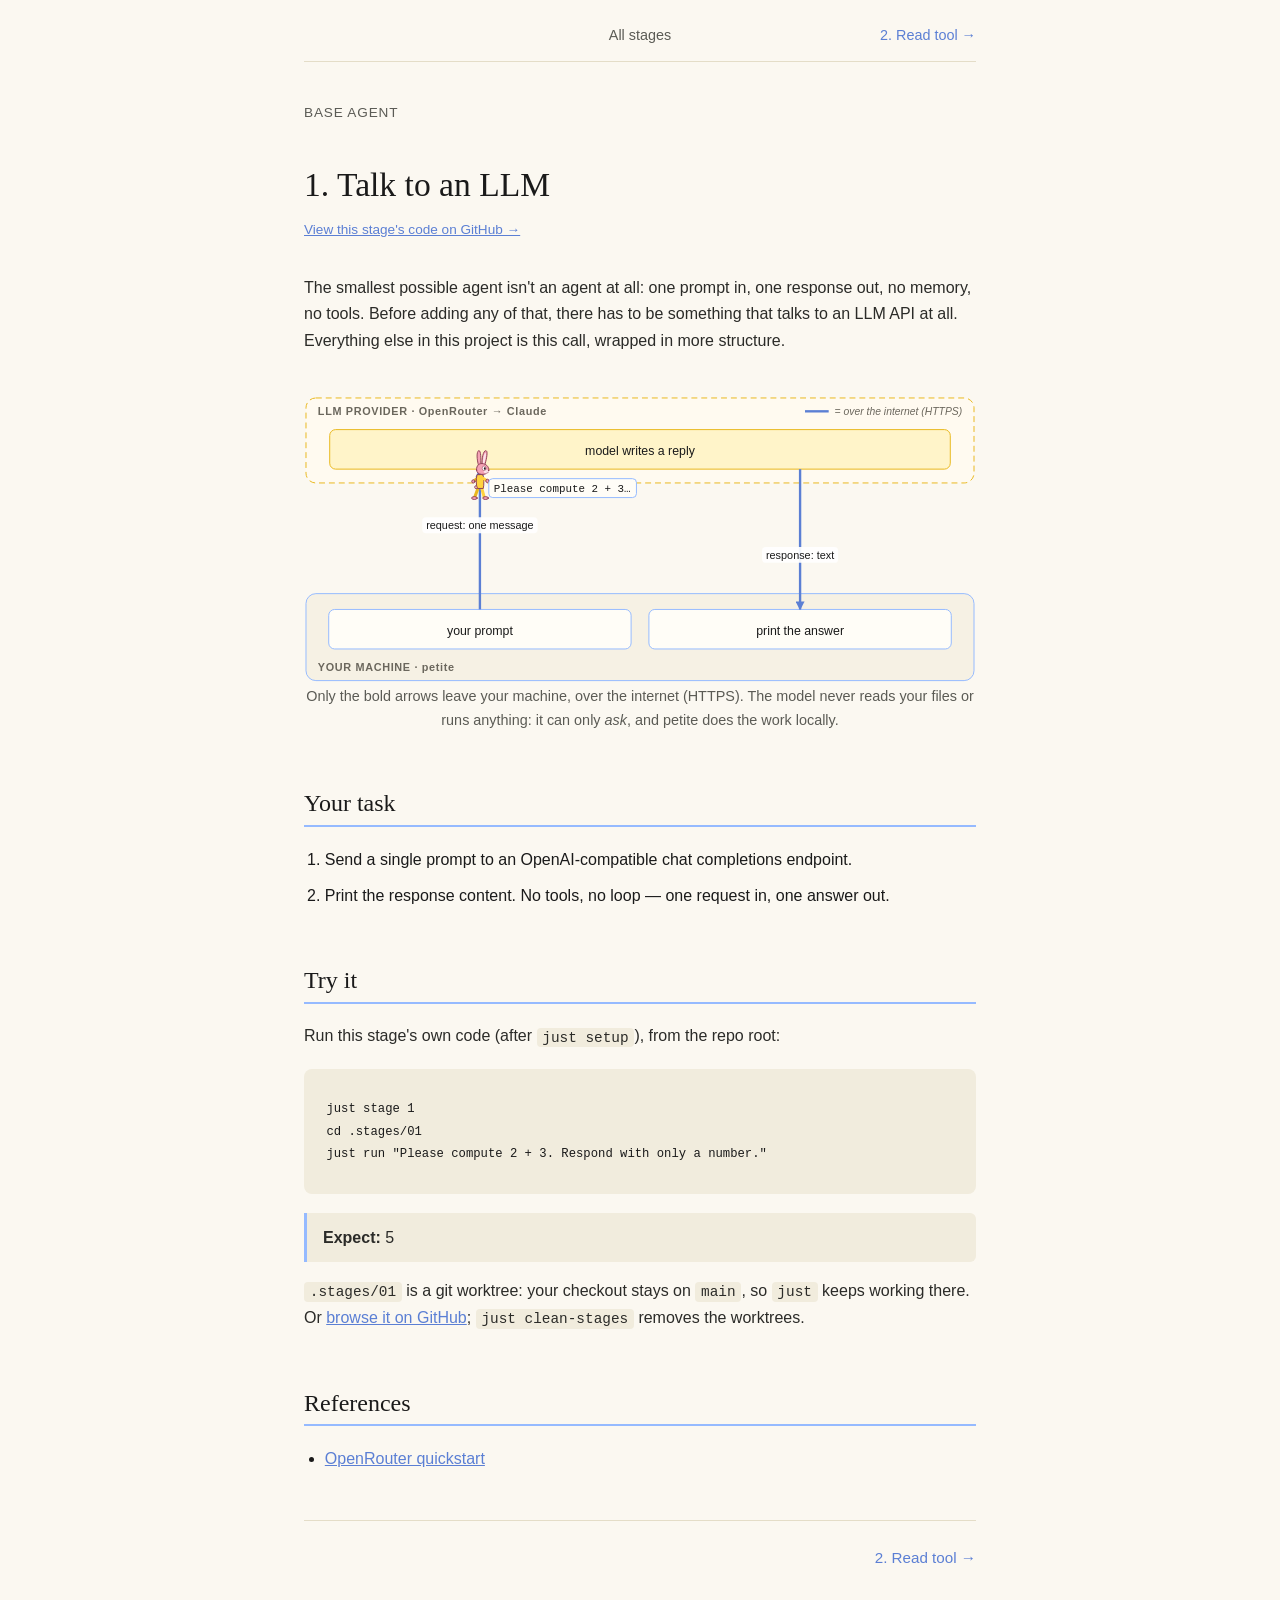
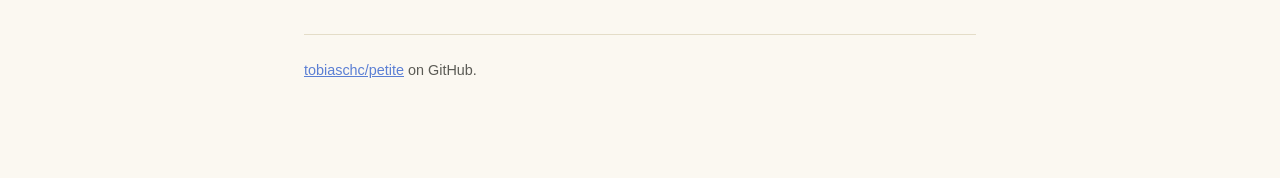
==== docs/stages/01-talk-to-llm.html @ e9dd8d42 "feat: justfile, a didactic multi-page site, and auto-loaded .env - justfile: setup (creates .env), r" ====
<!doctype html>
<html lang="en">
<head>
<meta charset="utf-8">
<meta name="viewport" content="width=device-width, initial-scale=1">
<title>1. Talk to an LLM — petite</title>
<meta name="description" content="The smallest possible agent isn't an agent at all: one prompt in, one response out, no memory, no tools. Before adding any of that, there has to be so">
<link rel="stylesheet" href="../style.css">
<link rel="icon" href="../assets/favicon.svg" type="image/svg+xml">
<link rel="icon" href="../assets/mark.png" type="image/png">
</head>
<body>
<main>
  <nav class="stage-nav-top">
    <span></span>
    <a class="all" href="../index.html">All stages</a>
    <a href="02-read-tool.html"><span class="s">Stage </span>2<span class="t">. Read tool</span> →</a>
  </nav>
  <p class="stage-kicker">Base agent</p>
  <h1 class="page-title">1. Talk to an LLM</h1>
  <a class="code-link" href="https://github.com/tobiaschc/petite/tree/stage-01-talk-to-llm">View this stage's code on GitHub →</a>

  <p>The smallest possible agent isn't an agent at all: one prompt in, one response out, no memory, no tools. Before adding any of that, there has to be something that talks to an LLM API at all. Everything else in this project is this call, wrapped in more structure.</p>
  <div class="diagram"></div>
  <script type="application/json" class="diagram-spec">
{"cols": 2, "llm": [{"id": "M", "label": "model writes a reply"}], "local": [{"id": "U", "label": "your prompt", "col": 0, "row": 0}, {"id": "P", "label": "print the answer", "col": 1, "row": 0}], "edges": [["U", "M", "request: one message"], ["M", "P", "response: text"]]}
  </script>
  <p class="lanes-note">Only the bold arrows leave your machine, over the internet (HTTPS). The model never reads your files or runs anything: it can only <em>ask</em>, and petite does the work locally.</p>
  <script type="application/json" class="rabbit-tour">
    [
      {"edge": "U-M", "carry": "Please compute 2 + 3…"},
      {"edge": "M-P", "carry": "5"}
    ]
  </script>
  <script type="module" src="../diagram.js"></script>
  <script type="module" src="../rabbit.js"></script>

  <h2>Your task</h2>
  <ol class="task-list">
    <li>Send a single prompt to an OpenAI-compatible chat completions endpoint.</li>
    <li>Print the response content. No tools, no loop — one request in, one answer out.</li>
  </ol>

  <h2>Try it</h2>
  <p>Run this stage's own code (after <code>just setup</code>), from the repo root:</p>
  <div class="replicate-steps">
    <pre><code>just stage 1
cd .stages/01
just run "Please compute 2 + 3. Respond with only a number."</code></pre>
  </div>
  <p class="expect"><strong>Expect:</strong> 5</p>
  <p>
    <code>.stages/01</code> is a git worktree: your checkout stays on <code>main</code>, so
    <code>just</code> keeps working there. Or <a href="https://github.com/tobiaschc/petite/tree/stage-01-talk-to-llm">browse it on GitHub</a>;
    <code>just clean-stages</code> removes the worktrees.
  </p>

  <h2>References</h2>
  <ul class="refs-list">
    <li><a href="https://openrouter.ai/docs/quickstart#using-the-openrouter-api">OpenRouter quickstart</a></li>
  </ul>

  <div class="stage-nav">
    <span></span>
    <span class="spacer"></span>
    <a href="02-read-tool.html">2. Read tool →</a>
  </div>

  <footer>
    <a href="https://github.com/tobiaschc/petite">tobiaschc/petite</a> on GitHub.
  </footer>
</main>
</body>
</html>
---- docs/style.css ----
:root {
  --bg: #FBF8F1;
  --ink: #1a1a1a;
  --muted: #5b5b55;
  --accent: #5b7fd4;
  --accent-soft: #95BAFF;
  --rule: #e4ddc8;
  --code-bg: #f1ecdd;
}

* { box-sizing: border-box; }

body {
  margin: 0;
  background: var(--bg);
  color: var(--ink);
  font-family: -apple-system, BlinkMacSystemFont, "Segoe UI", Helvetica, Arial, sans-serif;
  line-height: 1.65;
}

.banner {
  width: 100%;
  display: block;
}

main {
  max-width: 720px;
  margin: 0 auto;
  padding: 0 24px 96px;
}

h1, h2, h3 {
  font-family: Georgia, "Times New Roman", serif;
  font-weight: normal;
  line-height: 1.25;
}

h1 {
  font-size: 2.6rem;
  margin: 2.5rem 0 0.5rem;
}

h1.page-title {
  font-size: 2.1rem;
  margin-top: 2.5rem;
}

.stage-kicker {
  color: var(--muted);
  font-size: 0.85rem;
  text-transform: uppercase;
  letter-spacing: 0.06em;
  margin-top: 2.5rem;
  margin-bottom: 0.3rem;
}

.tagline {
  color: var(--muted);
  font-size: 1.05rem;
  margin-bottom: 2.5rem;
}

.tagline a { color: var(--accent); }

h2 {
  font-size: 1.5rem;
  margin-top: 3.5rem;
  padding-bottom: 0.4rem;
  border-bottom: 2px solid var(--accent-soft);
}

h3 {
  font-size: 1.2rem;
  margin-top: 2.2rem;
  margin-bottom: 0.5rem;
}

h3 a {
  color: var(--ink);
  text-decoration: none;
  border-bottom: 1px solid var(--accent-soft);
}

h3 a:hover { border-bottom-color: var(--accent); }

p {
  margin: 0.9rem 0;
  color: #2b2b28;
}

code {
  background: var(--code-bg);
  padding: 0.12em 0.4em;
  border-radius: 4px;
  font-size: 0.9em;
  font-family: ui-monospace, SFMono-Regular, Menlo, Consolas, monospace;
}

a { color: var(--accent); }

footer {
  margin-top: 4rem;
  padding-top: 1.5rem;
  border-top: 1px solid var(--rule);
  color: var(--muted);
  font-size: 0.9rem;
}

footer a { color: var(--accent); }

.cta-row {
  display: flex;
  gap: 0.8rem;
  flex-wrap: wrap;
  margin: 1.5rem 0 1rem;
}

.cta-row a {
  display: inline-block;
  padding: 0.55rem 1.1rem;
  border-radius: 6px;
  text-decoration: none;
  font-size: 0.95rem;
}

.cta-row a.primary {
  background: var(--ink);
  color: var(--bg);
}

.cta-row a.secondary {
  border: 1px solid var(--rule);
  color: var(--ink);
}

.intro-section {
  padding-bottom: 1rem;
  border-bottom: 1px solid var(--rule);
  margin-bottom: 1rem;
}

.replicate-steps {
  background: var(--code-bg);
  border-radius: 8px;
  padding: 1.2rem 1.4rem;
  margin: 1.2rem 0;
}

.replicate-steps pre {
  margin: 0.6rem 0;
  overflow-x: auto;
  font-size: 0.85rem;
}

.replicate-steps pre code {
  background: none;
  padding: 0;
}

.mermaid {
  margin: 1.2rem 0;
  display: flex;
  justify-content: center;
}

/* Stage index list (on the home page) */
.stage-list {
  list-style: none;
  margin: 1rem 0 0;
  padding: 0;
}

.stage-list li {
  padding: 0.5rem 0;
  border-bottom: 1px solid var(--rule);
  display: flex;
  gap: 0.8rem;
  align-items: baseline;
}

.stage-list .n {
  color: var(--muted);
  font-variant-numeric: tabular-nums;
  width: 1.6rem;
  flex-shrink: 0;
}

.stage-list a {
  color: var(--ink);
  text-decoration: none;
  font-size: 1.02rem;
}

.stage-list a:hover { color: var(--accent); }

/* Prev/next nav on a stage page */
.stage-nav {
  display: flex;
  justify-content: space-between;
  margin-top: 3rem;
  padding-top: 1.5rem;
  border-top: 1px solid var(--rule);
  font-size: 0.95rem;
}

.stage-nav a {
  text-decoration: none;
  color: var(--accent);
}

.stage-nav .spacer { flex: 1; }

/* Prev / all / next at the top of a stage page */
.stage-nav-top {
  display: grid;
  grid-template-columns: 1fr auto 1fr;
  align-items: baseline;
  gap: 1rem;
  margin: 1.5rem 0 0;
  padding-bottom: 0.8rem;
  border-bottom: 1px solid var(--rule);
  font-size: 0.9rem;
}

.stage-nav-top a {
  color: var(--accent);
  text-decoration: none;
}

.stage-nav-top a:hover { text-decoration: underline; }

.stage-nav-top .all { color: var(--muted); }

.stage-nav-top > :last-child { text-align: right; }

.stage-nav-top .s { display: none; }

@media (max-width: 520px) {
  /* phones: "← Stage 6 · All stages · Stage 8 →" instead of full titles */
  .stage-nav-top .t { display: none; }
  .stage-nav-top .s { display: inline; }
}

.back-link {
  display: inline-block;
  margin-bottom: 1rem;
  font-size: 0.9rem;
  color: var(--muted);
  text-decoration: none;
}

.back-link:hover { color: var(--accent); }

.code-link {
  display: inline-block;
  margin: 0.3rem 0 1.2rem;
  font-size: 0.85rem;
}

.task-list {
  margin: 0.8rem 0;
  padding-left: 1.3rem;
}

.task-list li {
  margin: 0.6rem 0;
}

.task-list code {
  font-size: 0.85em;
}

p.expect {
  background: var(--code-bg);
  border-left: 3px solid var(--accent-soft);
  padding: 0.7rem 1rem;
  border-radius: 0 6px 6px 0;
  margin: 1rem 0;
}

.refs-list {
  margin: 0.8rem 0;
  padding-left: 1.3rem;
}

.refs-list li {
  margin: 0.3rem 0;
}

/* The rabbit that walks the diagrams (rabbit.js) */
.diagram:has(svg .rabbit),
.mermaid:has(svg .rabbit) {
  cursor: pointer;
  padding-top: 28px; /* room for the rabbit's ears on the top row */
}

.lanes-note {
  font-size: 0.9rem;
  color: var(--muted);
  text-align: center;
  margin-top: -0.4rem;
}
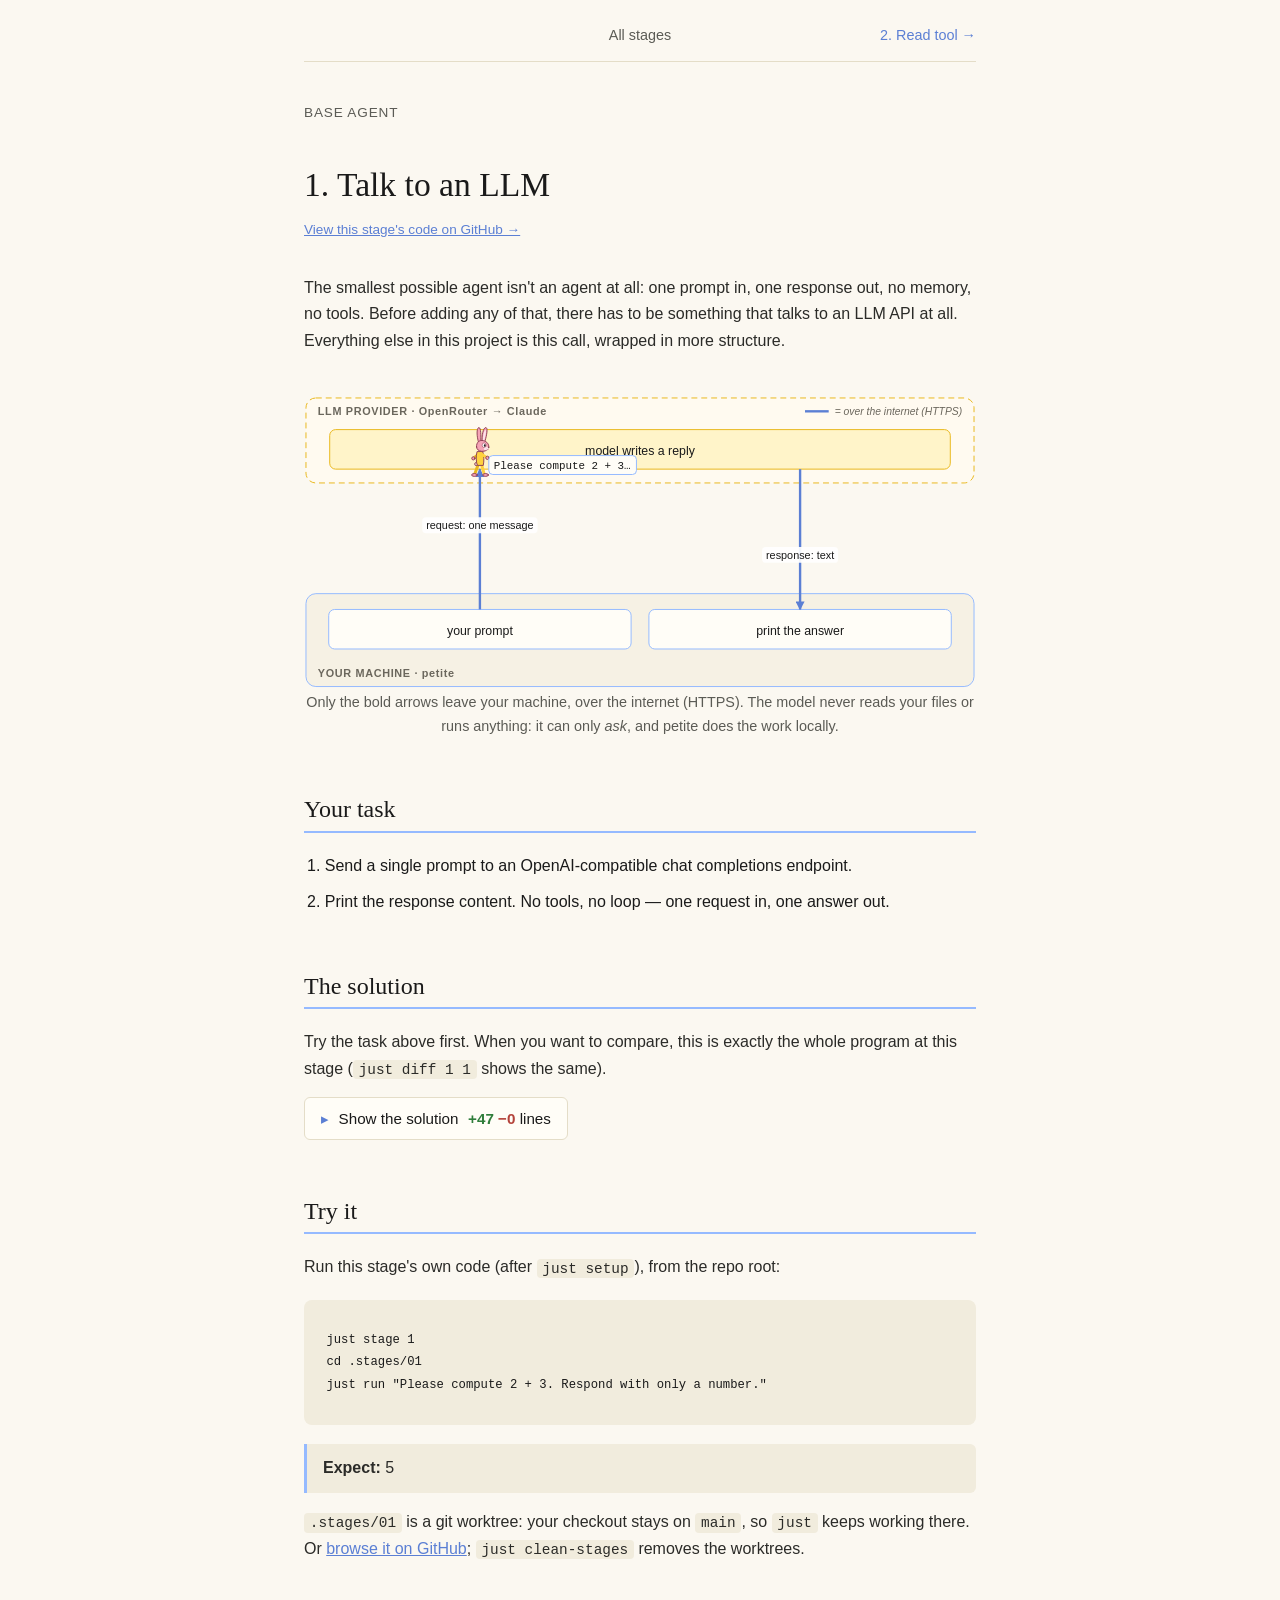
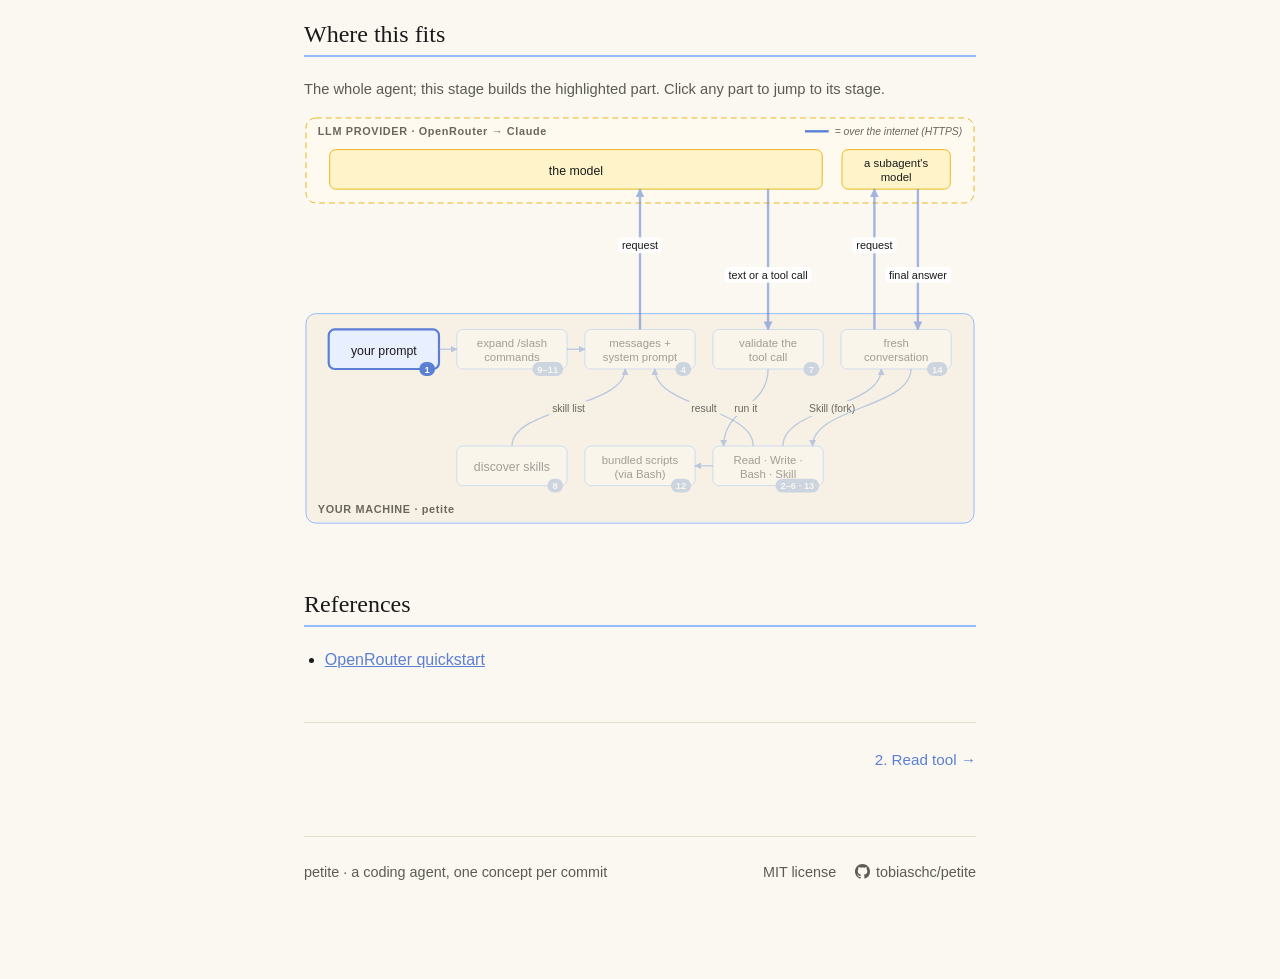
==== commit f8b6bf52: "docs(site): show each stage's diff, a recorded session, and a system map - scripts/build_docs.py (ju" ====
--- a/docs/stages/01-talk-to-llm.html
+++ b/docs/stages/01-talk-to-llm.html
@@ -41,6 +41,14 @@
     <li>Print the response content. No tools, no loop — one request in, one answer out.</li>
   </ol>
 
+  <!-- generated:diff -->
+  <h2>The solution</h2>
+  <p class="diff-intro">Try the task above first. When you want to compare, this is exactly the whole program at this stage (<code>just diff 1 1</code> shows the same).</p>
+  <details class="solution"><summary><span class="show">Show the solution</span><span class="hide">Hide the solution</span> <span class="d-stat"><span class="d-plus">+47</span> <span class="d-minus">−0</span> lines</span></summary>
+  <details class="diff" open><summary><code>main.py</code><span class="d-stat"><span class="d-plus">+47</span> <span class="d-minus">−0</span></span></summary><pre class="diff-body"><span class="d-hunk">⋯ </span><span class="d-add">&quot;&quot;&quot;</span><span class="d-add">Stage 1: Talk to an LLM</span><span class="d-add"> </span><span class="d-add">The smallest possible version of an AI coding assistant: take a prompt</span><span class="d-add">from the command line, send it to an LLM, print the response.</span><span class="d-add"> </span><span class="d-add">No tools yet. No loop. Just a single request/response round trip, using</span><span class="d-add">the OpenAI SDK pointed at OpenRouter (any OpenAI-compatible API works the</span><span class="d-add">same way).</span><span class="d-add">&quot;&quot;&quot;</span><span class="d-add"> </span><span class="d-add">import argparse</span><span class="d-add">import os</span><span class="d-add">import sys</span><span class="d-add"> </span><span class="d-add">from openai import OpenAI</span><span class="d-add"> </span><span class="d-add">API_KEY = os.getenv(&quot;OPENROUTER_API_KEY&quot;)</span><span class="d-add">BASE_URL = os.getenv(&quot;OPENROUTER_BASE_URL&quot;, &quot;https://openrouter.ai/api/v1&quot;)</span><span class="d-add">MODEL = os.getenv(&quot;MODEL&quot;, &quot;anthropic/claude-haiku-4.5&quot;)</span><span class="d-add"> </span><span class="d-add"> </span><span class="d-add">def main():</span><span class="d-add">    parser = argparse.ArgumentParser(description=&quot;petite-harness: a tiny AI coding assistant&quot;)</span><span class="d-add">    parser.add_argument(&quot;-p&quot;, &quot;--prompt&quot;, required=True, help=&quot;the task to ask the model&quot;)</span><span class="d-add">    args = parser.parse_args()</span><span class="d-add"> </span><span class="d-add">    if not API_KEY:</span><span class="d-add">        raise RuntimeError(&quot;OPENROUTER_API_KEY is not set&quot;)</span><span class="d-add"> </span><span class="d-add">    client = OpenAI(api_key=API_KEY, base_url=BASE_URL)</span><span class="d-add"> </span><span class="d-add">    print(f&quot;[main] sending prompt to {MODEL}&quot;, file=sys.stderr)</span><span class="d-add"> </span><span class="d-add">    response = client.chat.completions.create(</span><span class="d-add">        model=MODEL,</span><span class="d-add">        messages=[{&quot;role&quot;: &quot;user&quot;, &quot;content&quot;: args.prompt}],</span><span class="d-add">    )</span><span class="d-add"> </span><span class="d-add">    if not response.choices:</span><span class="d-add">        raise RuntimeError(&quot;no choices in response&quot;)</span><span class="d-add"> </span><span class="d-add">    print(response.choices[0].message.content)</span><span class="d-add"> </span><span class="d-add"> </span><span class="d-add">if __name__ == &quot;__main__&quot;:</span><span class="d-add">    main()</span></pre></details>
+  </details>
+  <!-- /generated:diff -->
+
   <h2>Try it</h2>
   <p>Run this stage's own code (after <code>just setup</code>), from the repo root:</p>
   <div class="replicate-steps">
@@ -55,6 +63,15 @@
     <code>just clean-stages</code> removes the worktrees.
   </p>
 
+  <!-- generated:map -->
+  <h2>Where this fits</h2>
+  <p class="map-intro">The whole agent; this stage builds the highlighted part. Click any part to jump to its stage.</p>
+  <div class="diagram map"></div>
+  <script type="application/json" class="diagram-spec">
+{"cols": 5, "rowGap": 118, "llm": [{"id": "M", "label": "the model", "span": [0, 3]}, {"id": "M2", "label": "a subagent's model", "span": [4, 4]}], "local": [{"id": "P", "label": "your prompt", "col": 0, "row": 0, "badge": "1", "href": "01-talk-to-llm.html"}, {"id": "Slash", "label": "expand /slash commands", "col": 1, "row": 0, "badge": "9–11", "href": "09-slash-commands.html"}, {"id": "Msgs", "label": "messages + system prompt", "col": 2, "row": 0, "badge": "4", "href": "04-agent-loop.html"}, {"id": "Val", "label": "validate the tool call", "col": 3, "row": 0, "badge": "7", "href": "07-pydantic-tools.html"}, {"id": "Fork", "label": "fresh conversation", "col": 4, "row": 0, "badge": "14", "href": "14-subagents.html"}, {"id": "Disc", "label": "discover skills", "col": 1, "row": 1, "badge": "8", "href": "08-skills-level1.html"}, {"id": "Scripts", "label": "bundled scripts (via Bash)", "col": 2, "row": 1, "badge": "12", "href": "12-bundled-scripts.html"}, {"id": "Tools", "label": "Read · Write · Bash · Skill", "col": 3, "row": 1, "badge": "2–6 · 13", "href": "02-read-tool.html"}], "edges": [["P", "Slash"], ["Slash", "Msgs"], ["Disc", "Msgs", "skill list"], ["Msgs", "M", "request"], ["M", "Val", "text or a tool call"], ["Val", "Tools", "run it"], ["Tools", "Msgs", "result"], ["Tools", "Scripts"], ["Tools", "Fork", "Skill (fork)"], ["Fork", "M2", "request"], ["M2", "Fork", "final answer"], ["Fork", "Tools"]], "highlight": ["P"]}
+  </script>
+  <!-- /generated:map -->
+
   <h2>References</h2>
   <ul class="refs-list">
     <li><a href="https://openrouter.ai/docs/quickstart#using-the-openrouter-api">OpenRouter quickstart</a></li>
@@ -66,8 +83,12 @@
     <a href="02-read-tool.html">2. Read tool →</a>
   </div>
 
-  <footer>
-    <a href="https://github.com/tobiaschc/petite">tobiaschc/petite</a> on GitHub.
+  <footer class="site-footer">
+    <span><a href="../">petite</a> · a coding agent, one concept per commit</span>
+    <span class="footer-links">
+      <a href="https://github.com/tobiaschc/petite/blob/main/LICENSE">MIT license</a>
+      <a class="gh" href="https://github.com/tobiaschc/petite"><svg viewBox="0 0 16 16" width="15" height="15" aria-hidden="true" fill="currentColor"><path d="M8 0C3.58 0 0 3.58 0 8c0 3.54 2.29 6.53 5.47 7.59.4.07.55-.17.55-.38 0-.19-.01-.82-.01-1.49-2.01.37-2.53-.49-2.69-.94-.09-.23-.48-.94-.82-1.13-.28-.15-.68-.52-.01-.53.63-.01 1.08.58 1.23.82.72 1.21 1.87.87 2.33.66.07-.52.28-.87.51-1.07-1.78-.2-3.64-.89-3.64-3.95 0-.87.31-1.59.82-2.15-.08-.2-.36-1.02.08-2.12 0 0 .67-.21 2.2.82.64-.18 1.32-.27 2-.27.68 0 1.36.09 2 .27 1.53-1.04 2.2-.82 2.2-.82.44 1.1.16 1.92.08 2.12.51.56.82 1.27.82 2.15 0 3.07-1.87 3.75-3.65 3.95.29.25.54.73.54 1.48 0 1.07-.01 1.93-.01 2.2 0 .21.15.46.55.38A8.013 8.013 0 0016 8c0-4.42-3.58-8-8-8z"/></svg> tobiaschc/petite</a>
+    </span>
   </footer>
 </main>
 </body>
--- a/docs/style.css
+++ b/docs/style.css
@@ -300,3 +300,237 @@
   text-align: center;
   margin-top: -0.4rem;
 }
+
+/* Landing: the recorded session */
+.hero-stat {
+  font-size: 1.15rem;
+  margin: 1.6rem 0 0.8rem;
+}
+
+.hero-stat .loc { font-weight: 700; }
+
+.terminal {
+  background: #1f2126;
+  border-radius: 10px;
+  box-shadow: 0 8px 24px rgba(31, 33, 38, 0.18);
+  overflow: hidden;
+}
+
+.terminal .t-bar {
+  display: flex;
+  gap: 6px;
+  padding: 10px 12px;
+  background: #2a2d33;
+}
+
+.terminal .t-bar span {
+  width: 11px;
+  height: 11px;
+  border-radius: 50%;
+  background: #4a4e57;
+}
+
+.terminal pre {
+  margin: 0;
+  padding: 14px 16px 16px;
+  height: 22rem;
+  overflow: auto;
+  font-family: ui-monospace, SFMono-Regular, Menlo, Consolas, monospace;
+  font-size: 0.78rem;
+  line-height: 1.55;
+  color: #e9e6df;
+  white-space: pre-wrap;
+  word-break: break-word;
+}
+
+.terminal .t-first, .terminal .t-line { display: block; }
+.terminal .t-line[hidden] { display: none; }
+.terminal .t-prompt { color: #ffd23f; }
+.terminal .t-log { color: #9aa3b2; }
+.terminal .t-model { color: #ffd23f; }
+.terminal .t-tool { color: #95BAFF; }
+.terminal.typing .t-cmd::after {
+  content: "▋";
+  color: #ffd23f;
+  animation: blink 1s steps(1) infinite;
+}
+
+@keyframes blink { 50% { opacity: 0; } }
+
+.t-caption {
+  font-size: 0.88rem;
+  color: var(--muted);
+}
+
+/* Stage pages: the diff */
+.diff-intro .d-plus, .d-stat .d-plus { color: #2f7d3b; font-weight: 600; }
+.diff-intro .d-minus, .d-stat .d-minus { color: #b4433b; font-weight: 600; }
+
+details.diff {
+  margin: 0.8rem 0;
+  border: 1px solid var(--rule);
+  border-radius: 8px;
+  background: #fffdf7;
+  overflow: hidden;
+}
+
+details.diff summary {
+  cursor: pointer;
+  padding: 0.5rem 0.8rem;
+  display: flex;
+  justify-content: space-between;
+  gap: 1rem;
+  background: var(--code-bg);
+  font-size: 0.9rem;
+}
+
+details.diff summary code { background: none; padding: 0; }
+
+.diff-body {
+  margin: 0;
+  max-height: 30rem;
+  overflow: auto;
+  font-family: ui-monospace, SFMono-Regular, Menlo, Consolas, monospace;
+  font-size: 0.76rem;
+  line-height: 1.5;
+}
+
+.diff-body span {
+  display: block;
+  padding: 0 0.8rem 0 1.6rem;
+  white-space: pre;
+  position: relative;
+}
+
+.diff-body .d-add { background: #e6f4e3; }
+.diff-body .d-add::before { content: "+"; position: absolute; left: 0.6rem; color: #2f7d3b; }
+.diff-body .d-del { background: #fbe7e4; }
+.diff-body .d-del::before { content: "−"; position: absolute; left: 0.6rem; color: #b4433b; }
+.diff-body .d-hunk { color: var(--muted); background: #f3eee1; font-style: italic; }
+
+.map-intro { font-size: 0.92rem; color: var(--muted); }
+.diagram.map svg a:hover rect { stroke: var(--accent); stroke-width: 2.4; }
+
+/* Phones: keep diagrams legible; swipe sideways instead of shrinking the text */
+.diagram { overflow-x: auto; }
+@media (max-width: 600px) {
+  .diagram svg { min-width: 560px; }
+  .diagram.map svg { min-width: 640px; }
+}
+
+/* "Show the solution": the stage's diff stays folded until asked for */
+details.solution > summary {
+  display: inline-flex;
+  align-items: center;
+  gap: 0.6rem;
+  cursor: pointer;
+  list-style: none;
+  padding: 0.5rem 1rem;
+  border: 1px solid var(--rule);
+  border-radius: 6px;
+  background: #fffdf7;
+  font-size: 0.95rem;
+}
+
+details.solution > summary::-webkit-details-marker { display: none; }
+details.solution > summary::before { content: "▸"; color: var(--accent); }
+details.solution[open] > summary::before { content: "▾"; }
+details.solution > summary .hide,
+details.solution[open] > summary .show { display: none; }
+details.solution[open] > summary .hide { display: inline; }
+details.solution > summary:hover { border-color: var(--accent-soft); }
+details.solution[open] > summary { margin-bottom: 0.4rem; }
+
+/* Landing: top bar, compact banner, one headline */
+.topbar {
+  position: sticky;
+  top: 0;
+  z-index: 10;
+  display: flex;
+  justify-content: space-between;
+  align-items: center;
+  max-width: 720px;
+  margin: 0 auto;
+  padding: 0.7rem 24px;
+  background: rgba(251, 248, 241, 0.92);
+  backdrop-filter: blur(6px);
+  border-bottom: 1px solid var(--rule);
+  font-size: 0.92rem;
+}
+
+.topbar a { color: var(--ink); text-decoration: none; }
+.topbar a:hover { color: var(--accent); }
+.topbar .brand { display: inline-flex; align-items: center; gap: 0.45rem; font-family: Georgia, serif; font-size: 1.05rem; }
+.topbar-links { display: flex; gap: 1.2rem; }
+
+main > .banner {
+  width: 100%;
+  max-width: 720px;
+  margin: 1.2rem auto 0;
+  border-radius: 10px;
+}
+
+h1.hero {
+  font-size: 2.5rem;
+  line-height: 1.15;
+  margin: 1.6rem 0 0.8rem;
+}
+
+h1.hero .mark {
+  background: linear-gradient(transparent 58%, #ffd23f 58%, #ffd23f 92%, transparent 92%);
+  padding: 0 0.1em;
+}
+
+main > .hero-stat { font-size: 1.08rem; margin: 0 0 1.2rem; color: #2b2b28; }
+main > .cta-row { margin: 0 0 2rem; }
+.t-intro { color: var(--muted); font-size: 0.92rem; margin-bottom: 0.6rem; }
+
+@media (max-width: 520px) {
+  h1.hero { font-size: 1.9rem; }
+  .topbar-links { gap: 0.9rem; }
+}
+
+h2[id] { scroll-margin-top: 4rem; } /* clear the sticky top bar when jumping to a section */
+
+.topbar-links { align-items: center; }
+.topbar .gh { display: inline-flex; }
+.cta-row a.gh-btn { display: inline-flex; align-items: center; gap: 0.45rem; }
+
+footer.site-footer {
+  display: flex;
+  flex-wrap: wrap;
+  justify-content: space-between;
+  gap: 0.6rem 1.2rem;
+}
+
+.site-footer a { color: var(--muted); text-decoration: none; }
+.site-footer a:hover { color: var(--accent); }
+.site-footer .footer-links { display: flex; gap: 1.2rem; align-items: center; }
+.site-footer .gh { display: inline-flex; align-items: center; gap: 0.35rem; }
+.site-footer .gh svg { display: block; margin-top: -2px; }
+
+/* Landing: who it's for / what you'll learn */
+.who {
+  display: grid;
+  grid-template-columns: repeat(3, 1fr);
+  gap: 0.9rem;
+  margin: 1rem 0 1.6rem;
+}
+
+.who > div {
+  background: #fffdf7;
+  border: 1px solid var(--rule);
+  border-radius: 8px;
+  padding: 0.9rem 1rem;
+}
+
+.who strong { font-family: Georgia, serif; font-weight: normal; font-size: 1.05rem; }
+.who p { margin: 0.4rem 0 0; font-size: 0.92rem; color: var(--muted); }
+.learn-title { margin-top: 1.4rem; }
+.learn { padding-left: 1.2rem; margin: 0.4rem 0; }
+.learn li { margin: 0.35rem 0; }
+.prereq { font-size: 0.92rem; color: var(--muted); }
+
+@media (max-width: 600px) {
+  .who { grid-template-columns: 1fr; }
+}
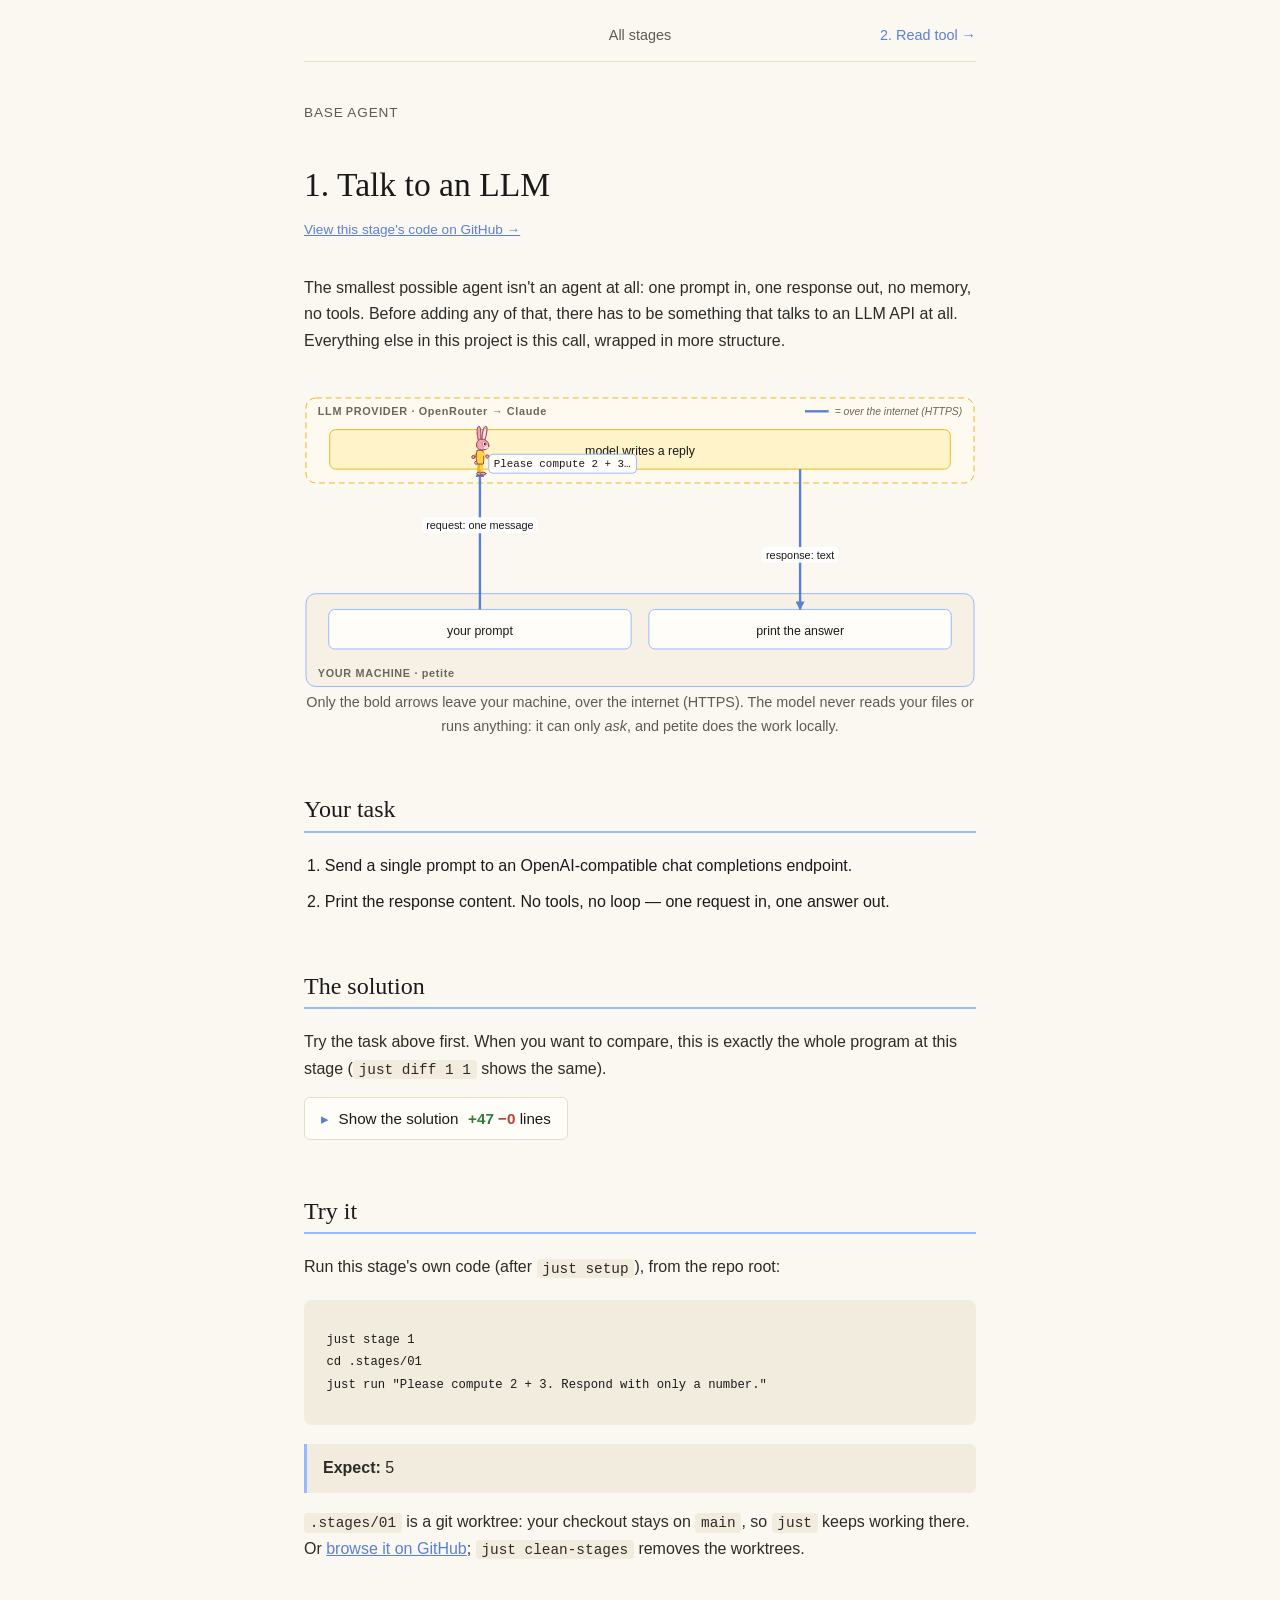
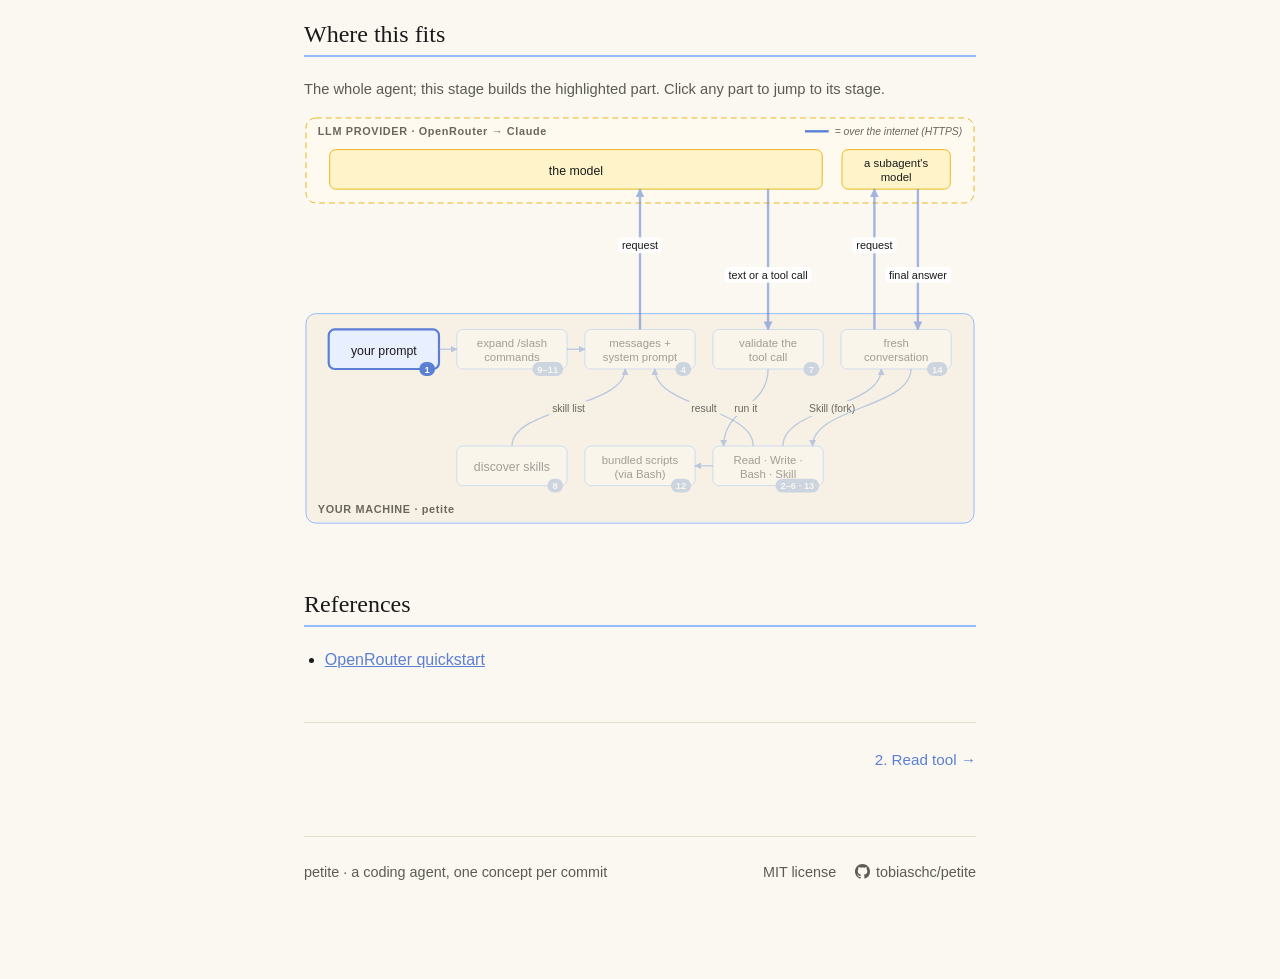
==== commit 500be322: "ci(site): link previews, a vector banner, and a check that docs match the code - Open Graph and Twit" ====
--- a/docs/stages/01-talk-to-llm.html
+++ b/docs/stages/01-talk-to-llm.html
@@ -4,8 +4,20 @@
 <meta charset="utf-8">
 <meta name="viewport" content="width=device-width, initial-scale=1">
 <title>1. Talk to an LLM — petite</title>
-<meta name="description" content="The smallest possible agent isn't an agent at all: one prompt in, one response out, no memory, no tools. Before adding any of that, there has to be so">
-<link rel="stylesheet" href="../style.css">
+<meta name="description" content="The smallest possible agent isn't an agent at all: one prompt in, one response out, no memory, no tools. Before adding any of that, there has to be…">
+<!-- generated:og -->
+  <meta property="og:type" content="website">
+<meta property="og:site_name" content="petite">
+<meta property="og:title" content="1. Talk to an LLM — petite">
+<meta property="og:description" content="The smallest possible agent isn&#x27;t an agent at all: one prompt in, one response out, no memory, no tools. Before adding any of that, there has to be…">
+<meta property="og:url" content="https://tobiaschc.github.io/petite/stages/01-talk-to-llm.html">
+<meta property="og:image" content="https://tobiaschc.github.io/petite/assets/og.png">
+<meta property="og:image:width" content="1200">
+<meta property="og:image:height" content="630">
+<meta name="twitter:card" content="summary_large_image">
+  <!-- /generated:og -->
+
+  <link rel="stylesheet" href="../style.css">
 <link rel="icon" href="../assets/favicon.svg" type="image/svg+xml">
 <link rel="icon" href="../assets/mark.png" type="image/png">
 </head>
